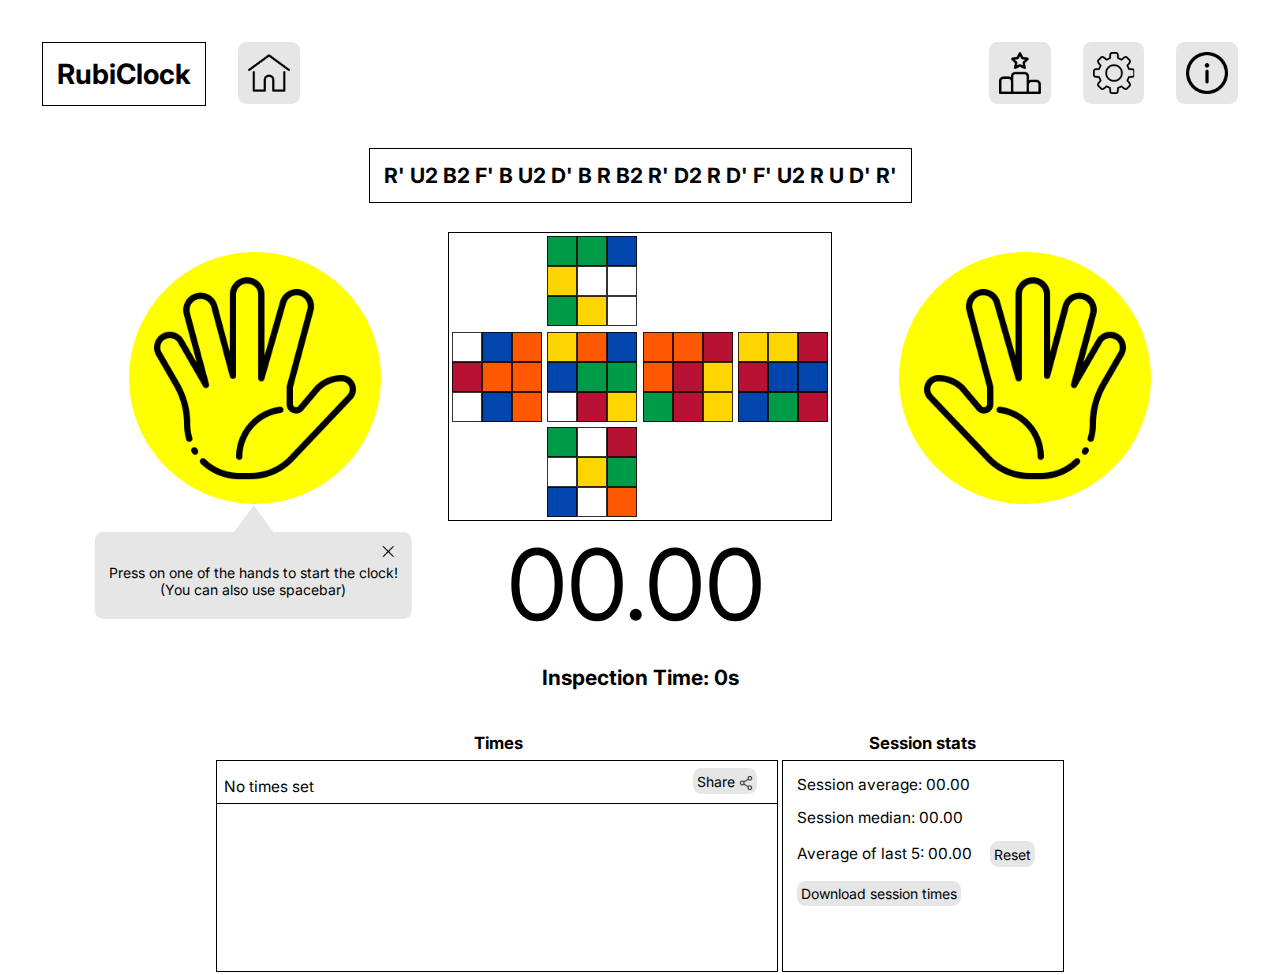
==== html/index.html @ a4cffb74 "added help messages" ====
<!DOCTYPE html>
<html>

<head>
    <meta name="viewport" content="width=device-width, initial-scale=1.0">
    <title>RubiClock - Home</title>
    <link rel="icon" href="../resources/favicon.ico">
    <link rel="stylesheet" href="../css/index.css">
    <link rel="stylesheet" href="../css/header.css">
    <link href="https://fonts.googleapis.com/css2?family=Inter&display=swap" rel="stylesheet">
</head>

<body>
    <div class="header">
        <h1 title="Back to main page"><a href="index.html">RubiClock</a></h1>
        <a id="home" href="index.html" title="Back to main page"><img src="../resources/home.png" alt="home"></a>
        <div class="rightMenu">
            <a id="scoreboard" href="leaderboard.html" title="Leaderboard"><img src="../resources/podium.png" alt="scoreboard"></a>
            <button id="settingsIcon" title="Settings"><img src="../resources/settings.png" alt=""></button>
            <a id="info" href="info.html" title="Info"><img src="../resources/information.png" alt=""></a>
        </div>
    </div>
    <div class="scramble">
        <h3 id="scrambleSet">Loading scramble set</h3>
        <div class="hands timer" id="leftHand"><img src="../resources/hello.png" alt="activation button"></div>
        <div id="helpBox" class="help">
            <div class="arrowUp"></div>
            <div id="closeButton">
                <button id="closeHelp"><img src="../resources/close.png" alt="close"></button>
            </div>
            <p>
                Press on one of the hands to start the clock!
                <br>
                (You can also use spacebar)
            </p>
        </div>
        <div class="cube" id="cube">
            <div id="uplayer" class="grid-container">
                <div class="grid-item"></div>
                <div class="grid-item"></div>
                <div class="grid-item"></div>
                <div class="grid-item"></div>
                <div class="grid-item"></div>
                <div class="grid-item"></div>
                <div class="grid-item"></div>
                <div class="grid-item"></div>
                <div class="grid-item"></div>
            </div>
            <div id="leftlayer" class="grid-container">
                <div class="grid-item"></div>
                <div class="grid-item"></div>
                <div class="grid-item"></div>
                <div class="grid-item"></div>
                <div class="grid-item"></div>
                <div class="grid-item"></div>
                <div class="grid-item"></div>
                <div class="grid-item"></div>
                <div class="grid-item"></div>
            </div>
            <div id="frontlayer" class="grid-container">
                <div class="grid-item"></div>
                <div class="grid-item"></div>
                <div class="grid-item"></div>
                <div class="grid-item"></div>
                <div class="grid-item"></div>
                <div class="grid-item"></div>
                <div class="grid-item"></div>
                <div class="grid-item"></div>
                <div class="grid-item"></div>
            </div>
            <div id="rightlayer" class="grid-container">
                <div class="grid-item"></div>
                <div class="grid-item"></div>
                <div class="grid-item"></div>
                <div class="grid-item"></div>
                <div class="grid-item"></div>
                <div class="grid-item"></div>
                <div class="grid-item"></div>
                <div class="grid-item"></div>
                <div class="grid-item"></div>
            </div>
            <div id="backlayer" class="grid-container">
                <div class="grid-item"></div>
                <div class="grid-item"></div>
                <div class="grid-item"></div>
                <div class="grid-item"></div>
                <div class="grid-item"></div>
                <div class="grid-item"></div>
                <div class="grid-item"></div>
                <div class="grid-item"></div>
                <div class="grid-item"></div>
            </div>
            <div id="downlayer" class="grid-container">
                <div class="grid-item"></div>
                <div class="grid-item"></div>
                <div class="grid-item"></div>
                <div class="grid-item"></div>
                <div class="grid-item"></div>
                <div class="grid-item"></div>
                <div class="grid-item"></div>
                <div class="grid-item"></div>
                <div class="grid-item"></div>
            </div>
        </div>
        <div class="hands timer" id="rightHand"><img src="../resources/hello.png" alt="activation button"></div>
    </div>
    <div class="stopwatch">
        <h2 id="timer"><span id="secs">00</span>.<span id="tenths">00</span></h2>
        <h3 id="inspTimer">Inspection Time: <span id="inspSecs">0</span>s</h3>
        <h4 id="timeHeader">Times</h4>
        <h4 id="statHeader">Session stats</h4>
        <div class="infoBox">
            <div class="times">
                <button id="shareButton" title="Share your latest time">Share <img src="../resources/share.png" alt=""></button>
                <ul id="sessionTimes">
                    <li>No times set</li>
                </ul>
            </div>
            <div class="stats">
                <p>Session average: <span id="sessionAverage">00.00</span></p>
                <p>Session median: <span id="median">00.00</span></p>
                <p>Average of last 5: <span id="lastFiveAverage">00.00</span> <button id="fiveReset" title="Reset the counter">Reset</button></p>
                <button id="download">Download session times</button>
            </div>
        </div>


    </div>
    <div class="background hidden" id="settingsBackground"></div>
    <div class="popUp hidden" id="settings">
        <div id="closeButton">
            <button id="closeSettings"><img src="../resources/close.png" alt="close"></button>
        </div>
        <h1>Settings</h1>
        <form action="">
            <label for="theme">Theme</label>
            <select name="theme" id="theme">
                <option value="light">Light</option>
                <option value="dark" id="darkTheme">Dark</option>
            </select>
            <br>
            <br>
            <label for="inspectionTime">Inspection time</label>
            <input type="number" id="inspectionTime" name="inspt" min="0" max="30" value="15" required>
            <br>
            <br>
            <label for="timerSound">Inspection timer sound</label>
            <input type="checkbox" id="timerSound" name="timerSound">
            <br>
            <br>
            <p id="note"><b>NOTE:</b><br> Applying settings will reset session progress</p>
            <div class="buttons">
                <button type="reset">Defaults</button>
                <button type="button" id="cancelSettings">Cancel</button>
                <button type="submit">Apply</button>
            </div>
        </form>
    </div>
    <div class="background hidden" id="shareBackground"></div>

    <div class="popUp hidden" id="share">
        <div id="closeButton">
            <button id="closeShare"><img src="../resources/close.png" alt="close"></button>
        </div>
        <h1>Share</h1>
        <form action="leaderboard.html">
            <label for="nickName">Nickname</label>
            <br>
            <input type="text" name="nick" id="nickName" required>
            <br>
            <br>
            <label for="timeToShare">Time to post</label>
            <br>
            <input type="text" name="time" id="timeToShare" value="No time set" readonly>
            <input class="hidden" id="formScramble" type="text" name="scramble" value="null">
            <br>
            <br>
            <button type="button" id="cancelShare">Cancel</button>
            <button type="submit" id="submitShare">Share</button>
        </form>
    </div>

    <script src="../js/script.js" type="text/javascript"></script>
</body>

</html>
---- css/index.css ----
#scrambleSet {
  display: block;
  font-size: 1.5rem;
  border: 1px solid;
  width: fit-content;
  padding: 1rem;
  margin: 2rem auto;
}

html {
  --green: #009b48;
  --white: #ffffff;
  --red: #b71234;
  --yellow: #ffd500;
  --blue: #0046ad;
  --orange: #ff5800;
  --handsYellow: #ffff00;
  --handsDarkYellow: #C6C600;
  --handsRed: #ff0000;
  --handsDarkRed: #9B0000;
  --handsGreen: #008000;
  --handsDarkGreen: #004100;
}

.dark {
  --handsYellow: #C6C600;
  --handsRed: #9B0000;
  --handsGreen: #004100;
}

.fadeOutAnimation {
  animation: fadeOut ease 0.1s;
  animation-iteration-count: 1;
  animation-fill-mode: both;
}

@keyframes fadeOut {
  0% {
    opacity: 1;
  }

  100% {
    opacity: 0;
  }

}

.fadeInAnimation {
  animation: fadeIn ease 0.25s;
  animation-iteration-count: 1;
  animation-fill-mode: both;
}

@keyframes fadeIn {
  0% {
    opacity: 0;
  }

  100% {
    opacity: 100%;
  }
}

.fadeInBackground {
  animation: fadeIn30 ease 0.25s;
  animation-iteration-count: 1;
  animation-fill-mode: both;
}

@keyframes fadeIn30 {
  0% {
    opacity: 0;
  }

  100% {
    opacity: 0.6;
  }
}

.scramble {
  width: 100%;
  text-align: center;
}

.stopwatch {
  width: 100%;
  text-align: center;
}

.stopwatch h2 {
  text-align: left;
  position: relative;
  font-size: 7rem;
  font-weight: normal;
  margin: 0;
  left: 50%;
  transform: translateX(-50%);
  width: 19rem;
}

.timer {
  -webkit-transition: all 0.1s ease-in-out;
  -moz-transition: all 0.1s ease-in-out;
  -o-transition: all 0.1s ease-in-out;
  -ms-transition: all 0.1s ease-in-out;
  transition: all 0.1s ease-in-out;
}

.hands {
  display: inline-block;
  background-color: var(--handsYellow);
  height: 18rem;
  width: 18rem;
  border-radius: 50%;
  text-align: center;
  margin: 1.5rem;
  cursor: pointer;
}

.hands img {
  position: relative;
  top: 50%;
  transform: translateY(-50%);
  height: 80%;
  vertical-align: top;
}

#rightHand {
  transform: scaleX(-1);
}

.help {
  position: absolute;
  left: 50%;
  transform: translate(-172%, 0.5rem);
  padding: 0.5rem 1rem;
  background-color: var(--buttonColor);
  border-radius: 0.6rem;
  width: fit-content;
}

.help img {
  height: 0.8rem;
}

.help p {
  margin-top: 0;
}

.dark .help {
  color: black;
}

.arrowUp {
  position: absolute;
  left: 50%;
  transform: translate(-50%, -120%);
  width: 0;
  height: 0;
  border-left: 1.5rem solid transparent;
  border-right: 1.5rem solid transparent;
  border-bottom: 2rem solid var(--buttonColor);
}

.cube {
  display: inline-grid;
  grid-template-areas:
    '. top . .'
    'left front right back'
    '. bottom . .';
  width: fit-content;
  border: 1px solid;
  margin: 0 3rem;
}

#uplayer {
  grid-area: top;
}

#leftlayer {
  grid-area: left;
}

#frontlayer {
  grid-area: front;
}

#rightlayer {
  grid-area: right;
}

#downlayer {
  grid-area: bottom;
}

#backlayer {
  grid-area: back;
}

.grid-container {
  display: inline-grid;
  grid-template-columns: auto auto auto;
  width: fit-content;
  padding: 0.2rem;
}

.grid-item {
  content: "";
  background-color: red(255, 255, 255, 0.8);
  border: 1px solid rgba(0, 0, 0, 0.8);
  text-align: center;
  width: 2rem;
  height: 2rem;
}

.stopwatch h3 {
  font-size: 1.5rem;
}

.stopwatch h4 {
  font-size: 1.2rem;
  display: inline-block;
  margin-bottom: 0.5rem;
}

#timeHeader {
  width: 40rem;
}

#statHeader {
  width: 20rem;
}

.infoBox {
  position: relative;
  width: 100%;
}

.infoBox div {
  font-size: 1.1rem;
  text-align: left;
  display: inline-block;
  height: 15rem;
  overflow-x: hidden;
  border: 1px solid;
}

button {
  font-size: 1rem;
  border: none;
  background-color: var(--buttonColor);
  padding: 0.3rem;
  border-radius: 0.6rem;
  cursor: pointer;
  -webkit-transition: all 0.2s ease-in-out;
  -moz-transition: all 0.2s ease-in-out;
  -o-transition: all 0.2s ease-in-out;
  -ms-transition: all 0.2s ease-in-out;
  transition: all 0.2s ease-in-out;
}

button:hover {
  background-color: var(--hoverColor);
}

.times {
  width: 40rem;
  overflow-y: scroll;
}

.times button {
  margin-left: 85%;
  margin-top: 0.5rem;
}

.times img {
  height: 1rem;
  vertical-align: middle;
}

.times ul {
  list-style: none;
  padding: 0;
  margin-top: -1.7rem;
}

.times li {
  border-bottom: 1px solid;
  padding: 0.5rem;
}

.stats {
  overflow-y: hidden;
  width: 20rem;
}

.stats p {
  margin: 1rem;
}

.stats button {
  margin-left: 1rem;
}

.background {
  position: fixed;
  left: 0;
  height: 100%;
  width: 100vw;
  top: 0;
  background-color: black;
  opacity: 0.6;
}

.popUp {
  position: fixed;
  display: block;
  top: 30%;
  left: 50%;
  transform: translate(-50%, 0);
  background-color: white;
  padding: 2rem;
  border-radius: 0.6rem;
}

.dark .popUp {
  background-color: #26262C;
}

.popUp .buttons {
  width: 100%;
  text-align: center;
}

#timerSound {
  accent-color: var(--buttonColor);
  height: 1rem;
  width: 1rem;
  vertical-align: middle;
  float: right;
}

.popUp h1 {
  text-align: center;
  margin-bottom: 3rem;
}

.popUp label {
  margin-right: 1rem;
  font-size: 1rem;
}

.popUp button {
  margin: 0 0.5rem;
}

.popUp input,
select {
  font-size: 1rem;
  float: right;
}

.popUp img {
  height: 1.5rem;
  vertical-align: middle;
}

#note {
  font-size: 0.8rem;
}
#submitShare {
  float: right;
}

#closeButton {
  text-align: right;
}

.hidden {
  display: none;
}
---- css/header.css ----
html {
  font-family: Inter;
  font-size: clamp(14px, 1.4vh, 1000px);
  --buttonColor: #e6e6e6;
  --hoverColor: #C9C9C9;
  border-color: var(--buttonColor);
}

.dark {
  background-color: #26262C;
  color: #F7F7F8;
  --buttonColor: #969696;
}

button {
  font-family: Inter;
}

body {
  margin: 0;
  padding: 0;
}

.header {
  margin: 3rem;
}

.header button {
  margin: 0;
  padding: 0;
  cursor: pointer;
  border: none;
  background-color: transparent;
  vertical-align: middle;
  margin-left: 2rem;
}

.header h1 {
  font-size: 2rem;
  padding: 1rem;
  display: inline-block;
  border: 1px solid;
  vertical-align: bottom;
  margin: 0;
}

.header a {
  text-decoration: none;
  color: black;
}

.dark a {
  color: #F7F7F8;
}

.header img {
  height: 3rem;
  padding: 0.7rem;
  background-color: var(--buttonColor);
  vertical-align: top;
  border-radius: 0.6rem;
  -webkit-transition: all 0.2s ease-in-out;
  -moz-transition: all 0.2s ease-in-out;
  -o-transition: all 0.2s ease-in-out;
  -ms-transition: all 0.2s ease-in-out;
  transition: all 0.2s ease-in-out;
}

.header img:hover {
  background-color: var(--hoverColor);
}

#home {
  margin: 1rem;
  margin-left: 2rem;
}

.rightMenu {
  float: right;
}

.rightMenu a {
  margin-left: 2rem;
}
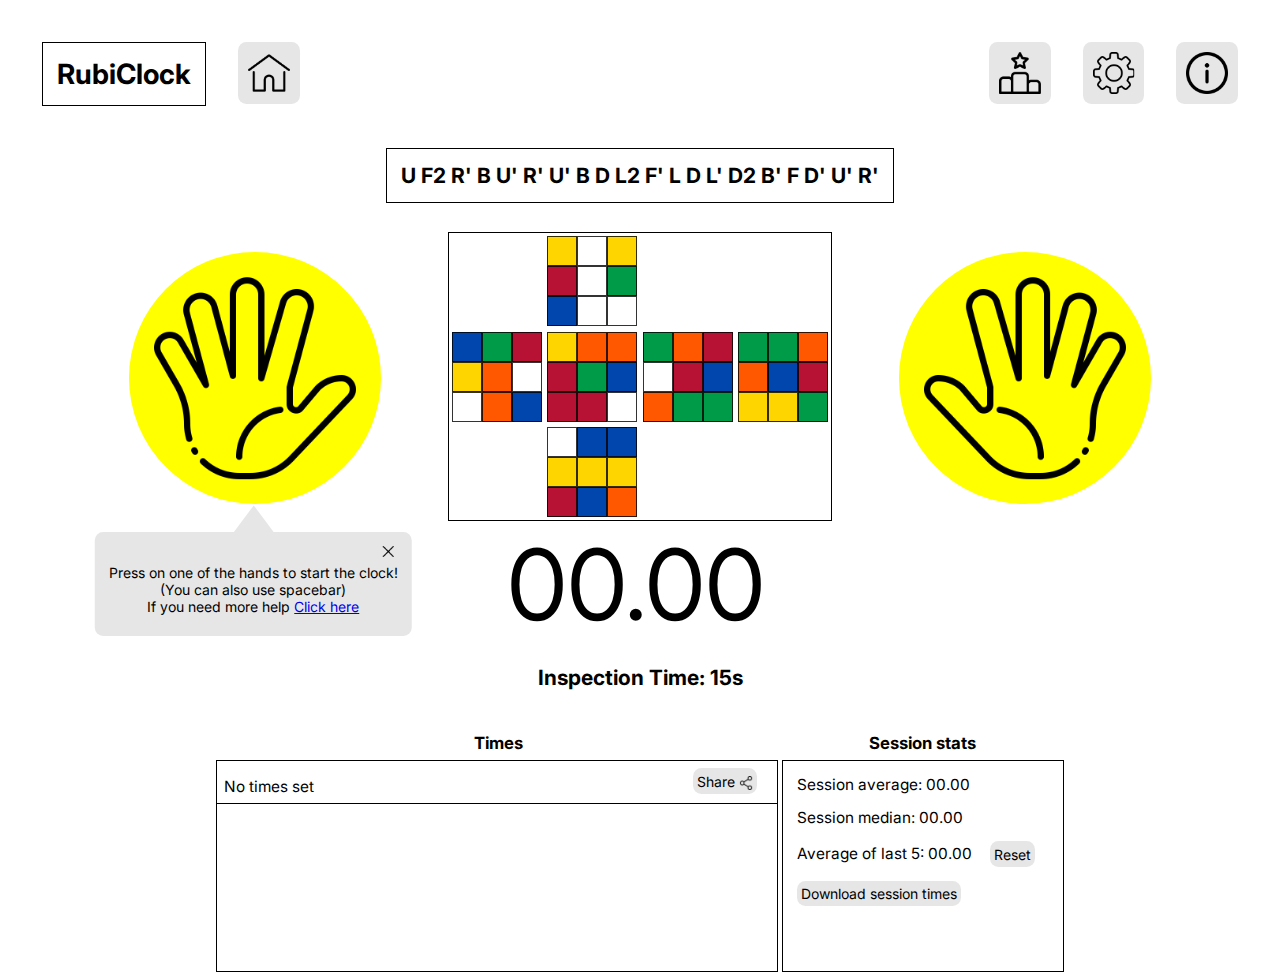
==== commit 6000fceb: "added helper-message & fixed bugs" ====
--- a/html/index.html
+++ b/html/index.html
@@ -32,6 +32,8 @@
                 Press on one of the hands to start the clock!
                 <br>
                 (You can also use spacebar)
+                <br>
+                If you need more help <a href="../html/info.html">Click here</a>
             </p>
         </div>
         <div class="cube" id="cube">
@@ -172,7 +174,8 @@
             <label for="timeToShare">Time to post</label>
             <br>
             <input type="text" name="time" id="timeToShare" value="No time set" readonly>
-            <input class="hidden" id="formScramble" type="text" name="scramble" value="null">
+            <input id="formScramble" type="text" name="scramble" value="null" hidden>
+            <button type="button" id="timePenalty">+2</button>
             <br>
             <br>
             <button type="button" id="cancelShare">Cancel</button>
--- a/css/index.css
+++ b/css/index.css
@@ -151,6 +151,10 @@
   color: black;
 }
 
+.dark .help a {
+  color: #4949FC;
+}
+
 .arrowUp {
   position: absolute;
   left: 50%;
@@ -357,6 +361,9 @@
 .popUp input,
 select {
   font-size: 1rem;
+}
+
+#settings input, select {
   float: right;
 }
 
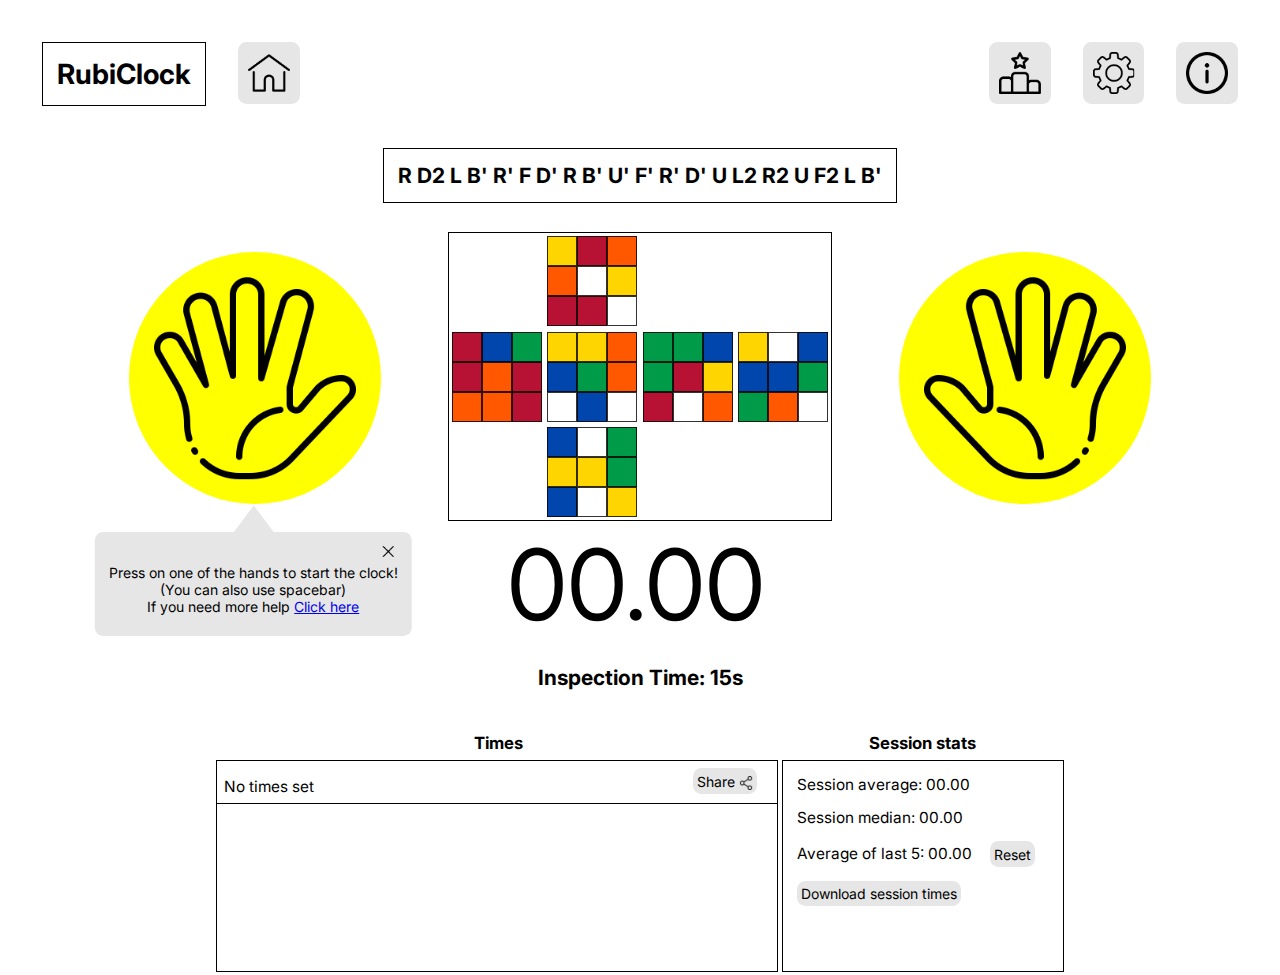
==== commit 0004bad3: "updated components" ====
--- a/html/index.html
+++ b/html/index.html
@@ -12,12 +12,12 @@
 
 <body>
     <div class="header">
-        <h1 title="Back to main page"><a href="index.html">RubiClock</a></h1>
-        <a id="home" href="index.html" title="Back to main page"><img src="../resources/home.png" alt="home"></a>
+        <h1 title="Back to main page"><a href="index.php">RubiClock</a></h1>
+        <a id="home" href="index.php" title="Back to main page"><img src="../resources/home.png" alt="home"></a>
         <div class="rightMenu">
-            <a id="scoreboard" href="leaderboard.html" title="Leaderboard"><img src="../resources/podium.png" alt="scoreboard"></a>
+            <a id="scoreboard" href="leaderboard.php" title="Leaderboard"><img src="../resources/podium.png" alt="scoreboard"></a>
             <button id="settingsIcon" title="Settings"><img src="../resources/settings.png" alt=""></button>
-            <a id="info" href="info.html" title="Info"><img src="../resources/information.png" alt=""></a>
+            <a id="info" href="info.php" title="Info"><img src="../resources/information.png" alt=""></a>
         </div>
     </div>
     <div class="scramble">
@@ -33,7 +33,7 @@
                 <br>
                 (You can also use spacebar)
                 <br>
-                If you need more help <a href="../html/info.html">Click here</a>
+                If you need more help <a href="info.php">Click here</a>
             </p>
         </div>
         <div class="cube" id="cube">
@@ -165,7 +165,7 @@
             <button id="closeShare"><img src="../resources/close.png" alt="close"></button>
         </div>
         <h1>Share</h1>
-        <form action="leaderboard.html">
+        <form action="leaderboard.php" method="post">
             <label for="nickName">Nickname</label>
             <br>
             <input type="text" name="nick" id="nickName" required>
@@ -183,7 +183,9 @@
         </form>
     </div>
 
-    <script src="../js/script.js" type="text/javascript"></script>
+    <script src="../js/script.js" type="module"></script>
+    <script src="../js/cubeScramble.js" type="module"></script>
+    <script src="../js/sound.js" type="module"></script>
 </body>
 
 </html>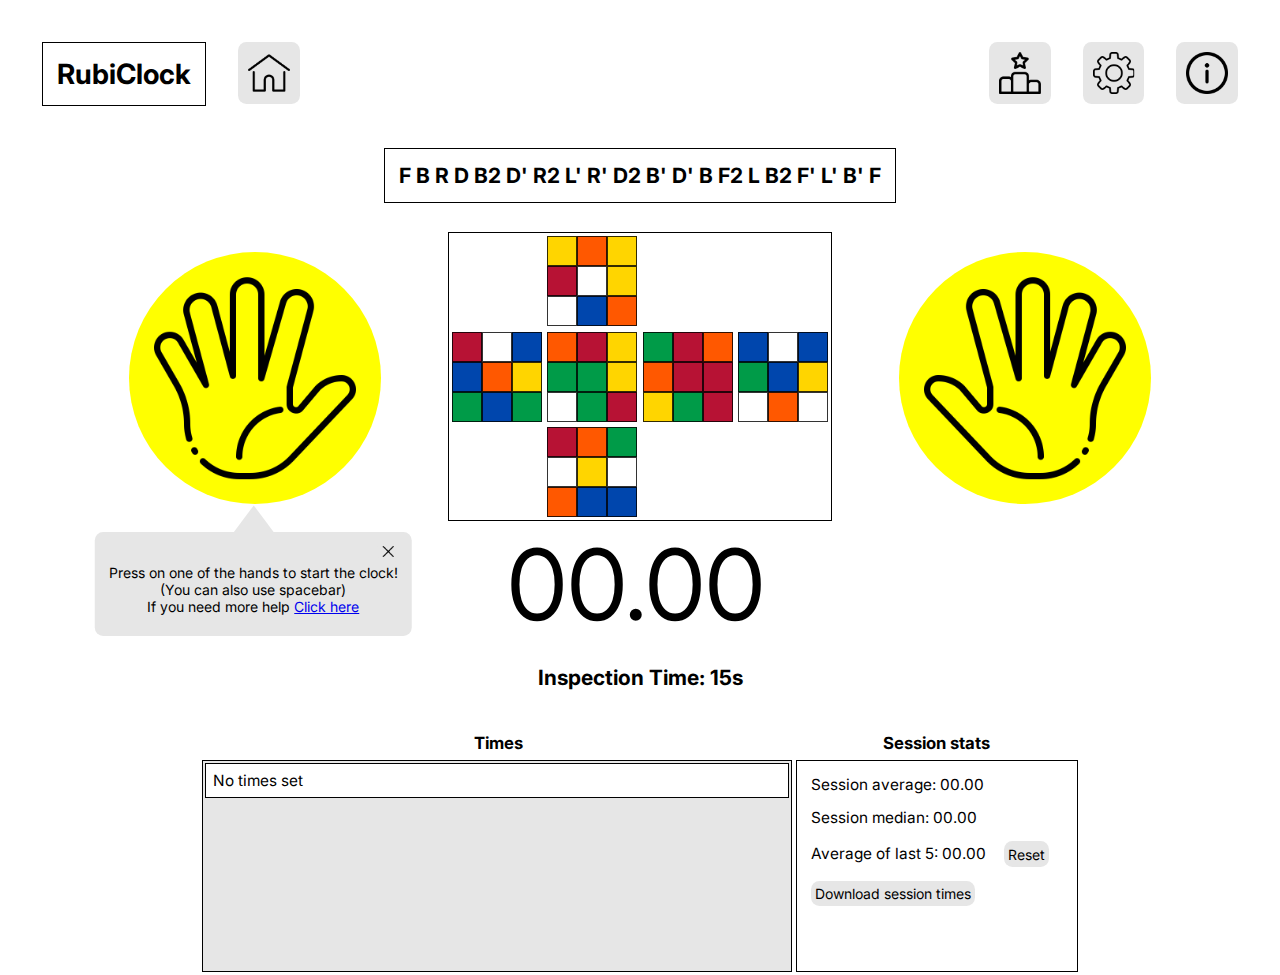
==== commit d8ded2a1: "changed lists to tables & added functionality" ====
--- a/html/index.html
+++ b/html/index.html
@@ -113,10 +113,9 @@
         <h4 id="statHeader">Session stats</h4>
         <div class="infoBox">
             <div class="times">
-                <button id="shareButton" title="Share your latest time">Share <img src="../resources/share.png" alt=""></button>
-                <ul id="sessionTimes">
-                    <li>No times set</li>
-                </ul>
+                <table id="sessionTimes">
+                    <td>No times set</td>
+                </table>
             </div>
             <div class="stats">
                 <p>Session average: <span id="sessionAverage">00.00</span></p>
@@ -175,7 +174,7 @@
             <br>
             <input type="text" name="time" id="timeToShare" value="No time set" readonly>
             <input id="formScramble" type="text" name="scramble" value="null" hidden>
-            <button type="button" id="timePenalty">+2</button>
+            <input type="checkbox" id="timePenalty">+2</input>
             <br>
             <br>
             <button type="button" id="cancelShare">Cancel</button>
@@ -184,8 +183,6 @@
     </div>
 
     <script src="../js/script.js" type="module"></script>
-    <script src="../js/cubeScramble.js" type="module"></script>
-    <script src="../js/sound.js" type="module"></script>
 </body>
 
 </html>--- a/css/index.css
+++ b/css/index.css
@@ -228,7 +228,7 @@
 }
 
 #timeHeader {
-  width: 40rem;
+  width: 42rem;
 }
 
 #statHeader {
@@ -268,13 +268,13 @@
 }
 
 .times {
-  width: 40rem;
+  width: 42rem;
   overflow-y: scroll;
+  background-color: var(--buttonColor);
 }
 
 .times button {
-  margin-left: 85%;
-  margin-top: 0.5rem;
+  float: right;
 }
 
 .times img {
@@ -282,15 +282,20 @@
   vertical-align: middle;
 }
 
-.times ul {
-  list-style: none;
+.times table {
   padding: 0;
-  margin-top: -1.7rem;
-}
-
-.times li {
-  border-bottom: 1px solid;
+  width: 100%;
+}
+
+.times td {
+  background-color: white;
+  border: 1px solid;
   padding: 0.5rem;
+  margin-bottom: -1rem;
+}
+
+.dark .times td{
+  background-color: #26262C;
 }
 
 .stats {
@@ -336,7 +341,7 @@
   text-align: center;
 }
 
-#timerSound {
+input[type = "checkbox"] {
   accent-color: var(--buttonColor);
   height: 1rem;
   width: 1rem;
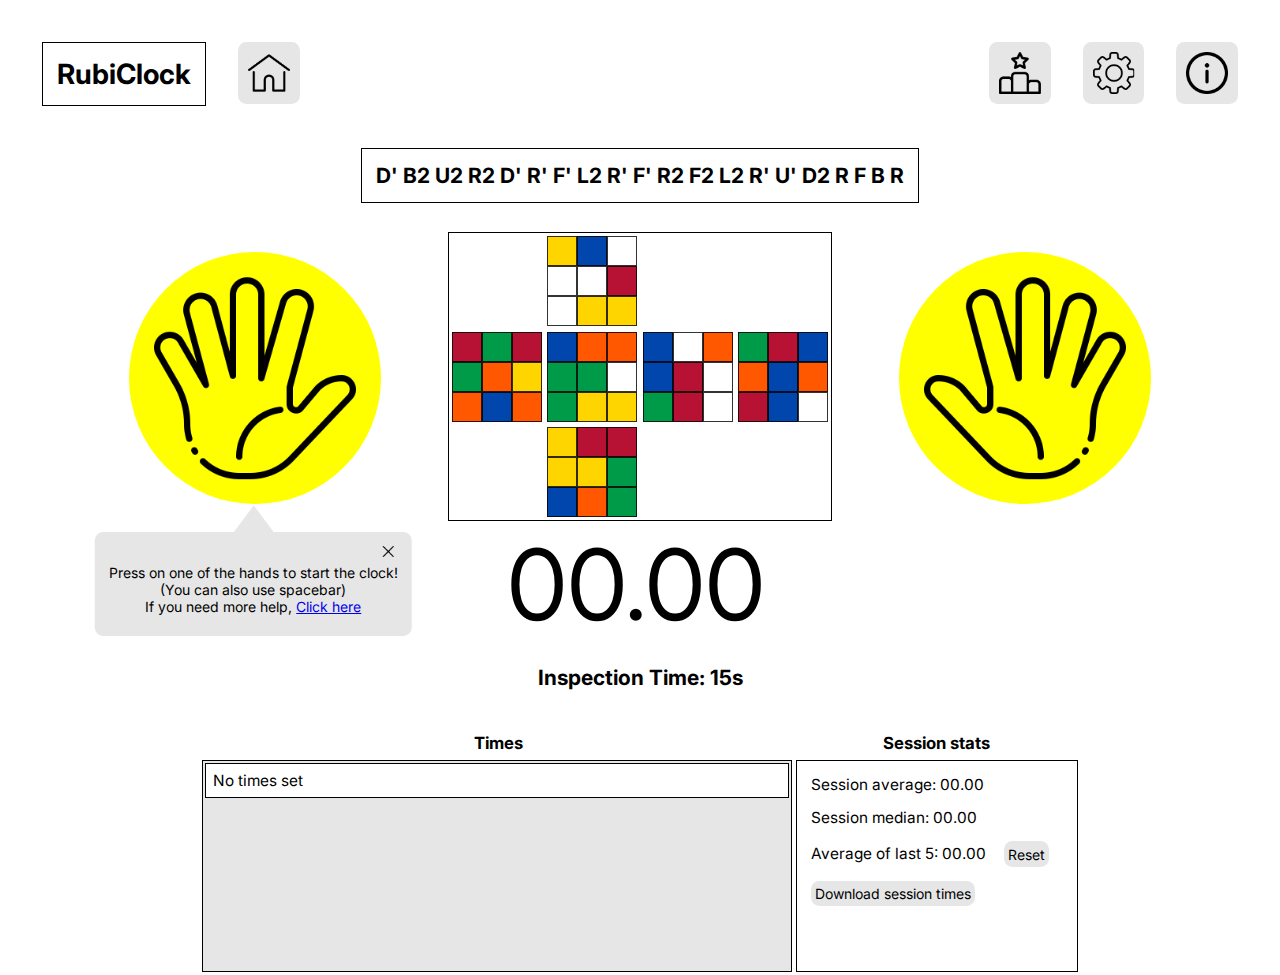
==== commit d41efc37: "fixed grammar" ====
--- a/html/index.html
+++ b/html/index.html
@@ -33,7 +33,7 @@
                 <br>
                 (You can also use spacebar)
                 <br>
-                If you need more help <a href="info.php">Click here</a>
+                If you need more help, <a href="info.php">Click here</a>
             </p>
         </div>
         <div class="cube" id="cube">
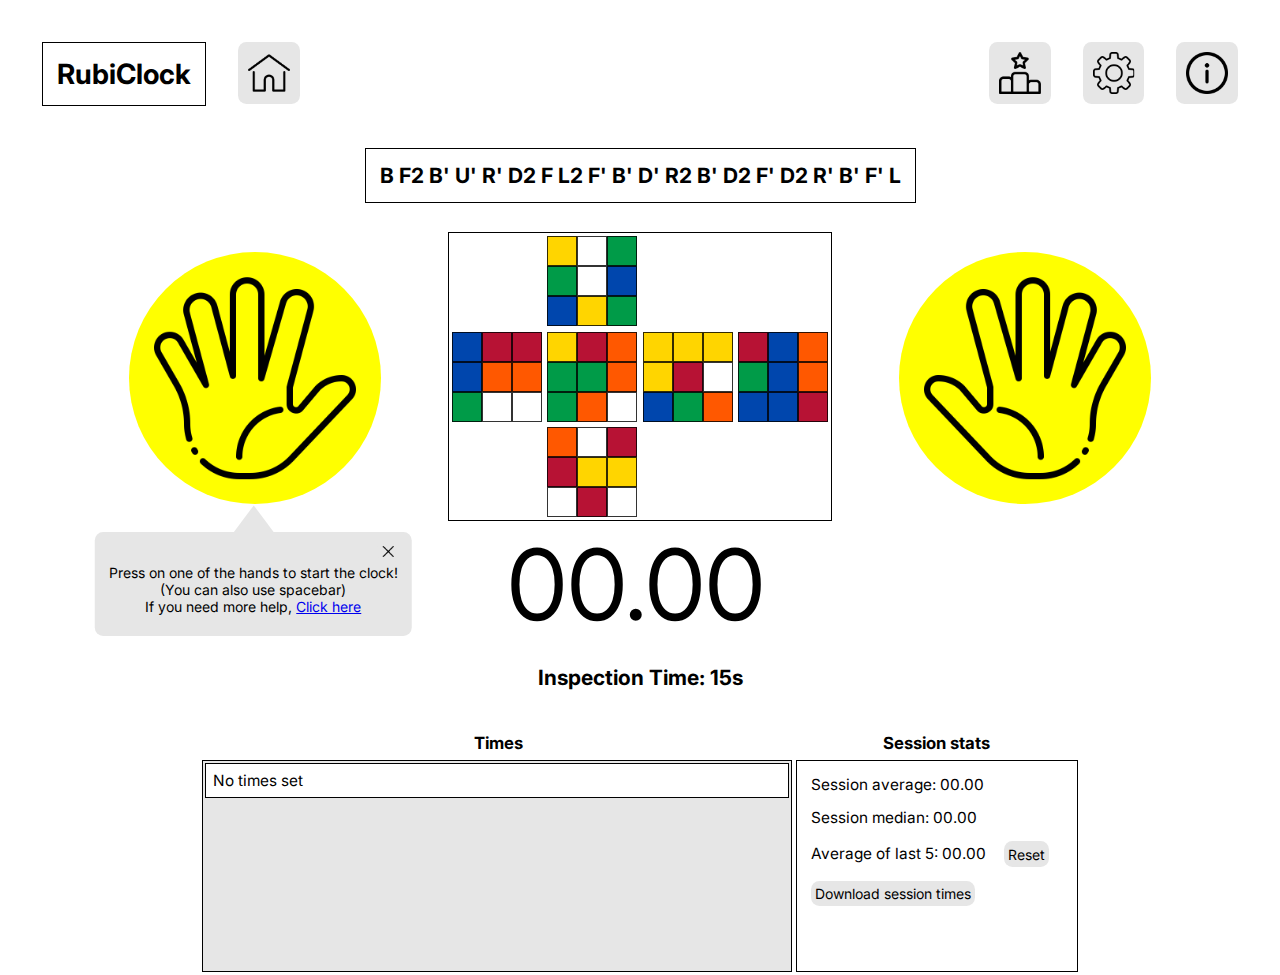
==== commit 3405647e: "created renderer for cube" ====
--- a/html/index.html
+++ b/html/index.html
@@ -15,7 +15,8 @@
         <h1 title="Back to main page"><a href="index.php">RubiClock</a></h1>
         <a id="home" href="index.php" title="Back to main page"><img src="../resources/home.png" alt="home"></a>
         <div class="rightMenu">
-            <a id="scoreboard" href="leaderboard.php" title="Leaderboard"><img src="../resources/podium.png" alt="scoreboard"></a>
+            <a id="scoreboard" href="leaderboard.php" title="Leaderboard"><img src="../resources/podium.png"
+                    alt="scoreboard"></a>
             <button id="settingsIcon" title="Settings"><img src="../resources/settings.png" alt=""></button>
             <a id="info" href="info.php" title="Info"><img src="../resources/information.png" alt=""></a>
         </div>
@@ -36,74 +37,7 @@
                 If you need more help, <a href="info.php">Click here</a>
             </p>
         </div>
-        <div class="cube" id="cube">
-            <div id="uplayer" class="grid-container">
-                <div class="grid-item"></div>
-                <div class="grid-item"></div>
-                <div class="grid-item"></div>
-                <div class="grid-item"></div>
-                <div class="grid-item"></div>
-                <div class="grid-item"></div>
-                <div class="grid-item"></div>
-                <div class="grid-item"></div>
-                <div class="grid-item"></div>
-            </div>
-            <div id="leftlayer" class="grid-container">
-                <div class="grid-item"></div>
-                <div class="grid-item"></div>
-                <div class="grid-item"></div>
-                <div class="grid-item"></div>
-                <div class="grid-item"></div>
-                <div class="grid-item"></div>
-                <div class="grid-item"></div>
-                <div class="grid-item"></div>
-                <div class="grid-item"></div>
-            </div>
-            <div id="frontlayer" class="grid-container">
-                <div class="grid-item"></div>
-                <div class="grid-item"></div>
-                <div class="grid-item"></div>
-                <div class="grid-item"></div>
-                <div class="grid-item"></div>
-                <div class="grid-item"></div>
-                <div class="grid-item"></div>
-                <div class="grid-item"></div>
-                <div class="grid-item"></div>
-            </div>
-            <div id="rightlayer" class="grid-container">
-                <div class="grid-item"></div>
-                <div class="grid-item"></div>
-                <div class="grid-item"></div>
-                <div class="grid-item"></div>
-                <div class="grid-item"></div>
-                <div class="grid-item"></div>
-                <div class="grid-item"></div>
-                <div class="grid-item"></div>
-                <div class="grid-item"></div>
-            </div>
-            <div id="backlayer" class="grid-container">
-                <div class="grid-item"></div>
-                <div class="grid-item"></div>
-                <div class="grid-item"></div>
-                <div class="grid-item"></div>
-                <div class="grid-item"></div>
-                <div class="grid-item"></div>
-                <div class="grid-item"></div>
-                <div class="grid-item"></div>
-                <div class="grid-item"></div>
-            </div>
-            <div id="downlayer" class="grid-container">
-                <div class="grid-item"></div>
-                <div class="grid-item"></div>
-                <div class="grid-item"></div>
-                <div class="grid-item"></div>
-                <div class="grid-item"></div>
-                <div class="grid-item"></div>
-                <div class="grid-item"></div>
-                <div class="grid-item"></div>
-                <div class="grid-item"></div>
-            </div>
-        </div>
+        <div class="cube" id="cube"></div>
         <div class="hands timer" id="rightHand"><img src="../resources/hello.png" alt="activation button"></div>
     </div>
     <div class="stopwatch">
@@ -120,7 +54,8 @@
             <div class="stats">
                 <p>Session average: <span id="sessionAverage">00.00</span></p>
                 <p>Session median: <span id="median">00.00</span></p>
-                <p>Average of last 5: <span id="lastFiveAverage">00.00</span> <button id="fiveReset" title="Reset the counter">Reset</button></p>
+                <p>Average of last 5: <span id="lastFiveAverage">00.00</span> <button id="fiveReset"
+                        title="Reset the counter">Reset</button></p>
                 <button id="download">Download session times</button>
             </div>
         </div>
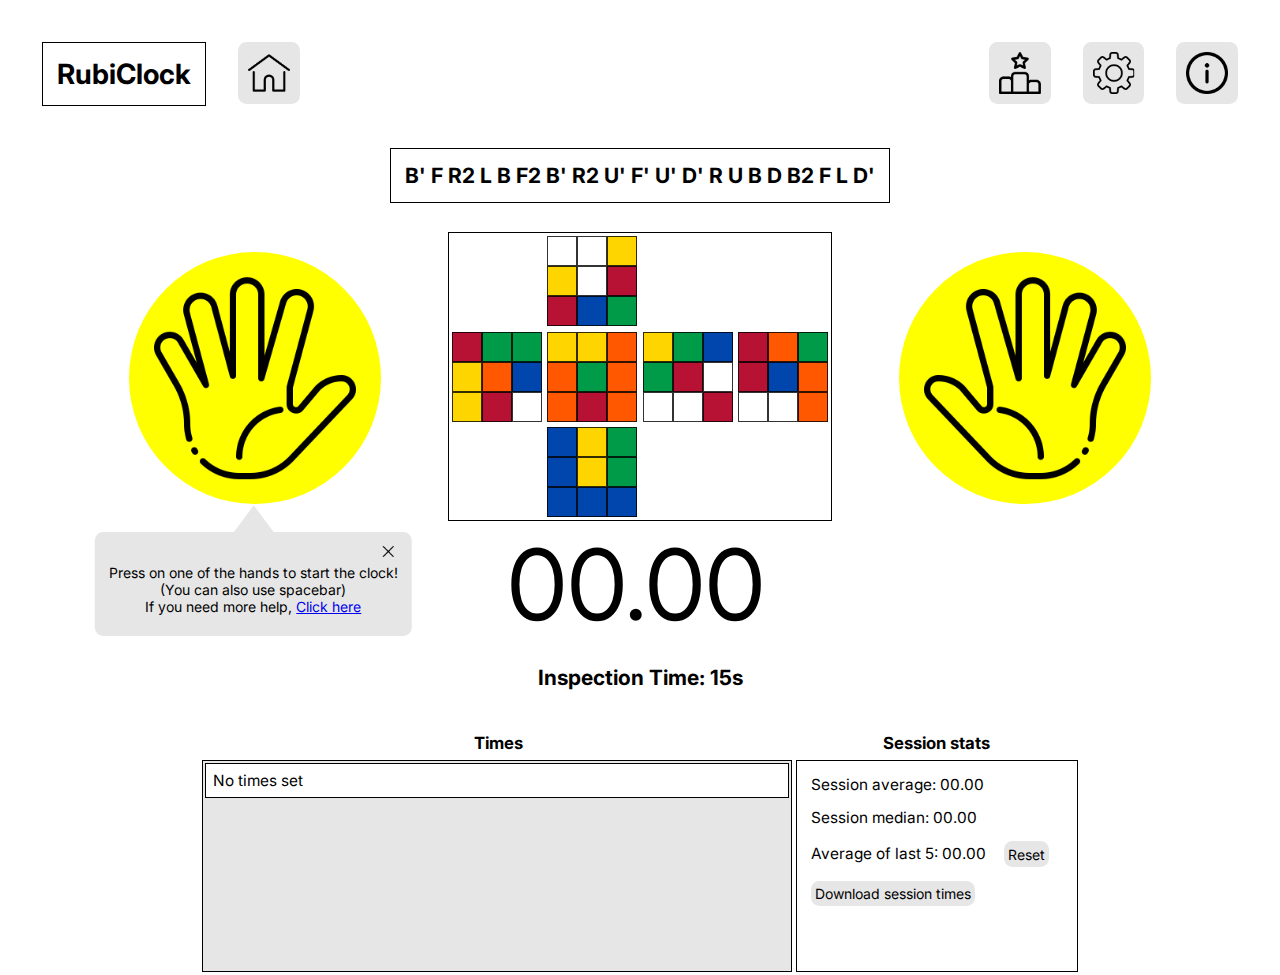
==== commit 0b949294: "optimized event listeners" ====
--- a/html/index.html
+++ b/html/index.html
@@ -17,7 +17,7 @@
         <div class="rightMenu">
             <a id="scoreboard" href="leaderboard.php" title="Leaderboard"><img src="../resources/podium.png"
                     alt="scoreboard"></a>
-            <button id="settingsIcon" title="Settings"><img src="../resources/settings.png" alt=""></button>
+            <button title="Settings"><img id="settingsIcon" src="../resources/settings.png" alt=""></button>
             <a id="info" href="info.php" title="Info"><img src="../resources/information.png" alt=""></a>
         </div>
     </div>
@@ -27,7 +27,7 @@
         <div id="helpBox" class="help">
             <div class="arrowUp"></div>
             <div id="closeButton">
-                <button id="closeHelp"><img src="../resources/close.png" alt="close"></button>
+                <button ><img id="closeHelp" src="../resources/close.png" alt="close"></button>
             </div>
             <p>
                 Press on one of the hands to start the clock!
@@ -62,10 +62,10 @@
 
 
     </div>
-    <div class="background hidden" id="settingsBackground"></div>
+    <div class="background hidden" id="popUpBackground"></div>
     <div class="popUp hidden" id="settings">
         <div id="closeButton">
-            <button id="closeSettings"><img src="../resources/close.png" alt="close"></button>
+            <button id="closeSettings"><img id="closeSettings" src="../resources/close.png" alt="close"></button>
         </div>
         <h1>Settings</h1>
         <form action="">
@@ -92,11 +92,9 @@
             </div>
         </form>
     </div>
-    <div class="background hidden" id="shareBackground"></div>
-
     <div class="popUp hidden" id="share">
         <div id="closeButton">
-            <button id="closeShare"><img src="../resources/close.png" alt="close"></button>
+            <button id="closeShare"><img id="closeShare" src="../resources/close.png" alt="close"></button>
         </div>
         <h1>Share</h1>
         <form action="leaderboard.php" method="post">
@@ -118,6 +116,8 @@
     </div>
 
     <script src="../js/script.js" type="module"></script>
+    <script src="../js/checkTheme.js"></script>
+
 </body>
 
 </html>--- a/css/index.css
+++ b/css/index.css
@@ -294,7 +294,7 @@
   margin-bottom: -1rem;
 }
 
-.dark .times td{
+.dark .times td {
   background-color: #26262C;
 }
 
@@ -341,7 +341,7 @@
   text-align: center;
 }
 
-input[type = "checkbox"] {
+input[type="checkbox"] {
   accent-color: var(--buttonColor);
   height: 1rem;
   width: 1rem;
@@ -368,7 +368,8 @@
   font-size: 1rem;
 }
 
-#settings input, select {
+#settings input,
+select {
   float: right;
 }
 
@@ -380,6 +381,7 @@
 #note {
   font-size: 0.8rem;
 }
+
 #submitShare {
   float: right;
 }
@@ -390,4 +392,64 @@
 
 .hidden {
   display: none;
+}
+
+@media only screen and (max-width: 600px) {
+  .scramble {
+    margin: auto;
+  }
+
+  #scrambleSet {
+    font-size: 1rem;
+  }
+
+  #leftHand {
+    display: none;
+  }
+
+  .help {
+    display: none;
+  }
+
+  .cube {
+    margin: 0;
+  }
+
+  .grid-item {
+    width: 1.5rem;
+    height: 1.5rem;
+  }
+
+  #statHeader {
+    display: none;
+  }
+
+  #timeHeader {
+    width: 90%;
+  }
+
+  .times {
+    width: 90%;
+  }
+
+  .stats {
+    width: 90%;
+  }
+
+  .popUp {
+    width: 70%;
+  }
+
+  #share {
+    width: 60%;
+  }
+
+  input[type="checkbox"] {
+    float: none;
+  }
+
+  input[type="text"] {
+    width: 70%;
+  }
+
 }--- a/css/header.css
+++ b/css/header.css
@@ -81,4 +81,36 @@
 
 .rightMenu a {
   margin-left: 2rem;
+}
+
+@media only screen and (max-width: 600px){
+  .header {
+    display: block;
+    width: 100vw;
+    margin: 0;
+    padding-top: 1rem;
+    text-align: center;
+  }
+  .header a{
+    margin: 0;
+  }
+  .rightMenu button {
+    margin: 0;
+  }
+  .header h1 {
+    display: block;
+    width: fit-content;
+    margin: auto;
+    margin-bottom: 1rem;
+  }
+  #home {
+    margin: 0;
+  }
+  .header img {
+    height: 2rem;
+  }
+  .rightMenu {
+    float: none;
+    display: inline-block;
+  }
 }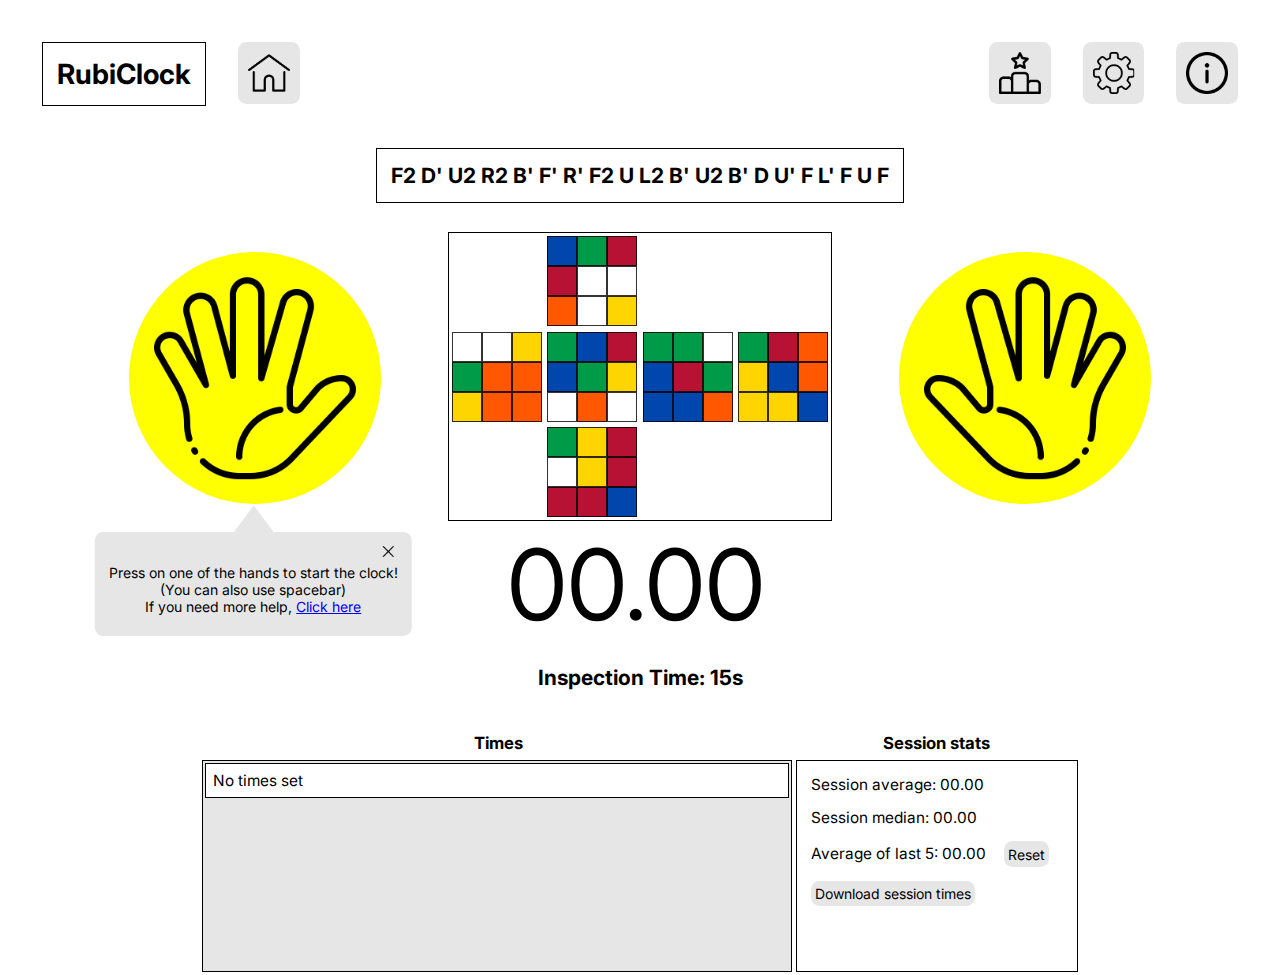
==== commit c5e32517: "optimized theme changing" ====
--- a/html/index.html
+++ b/html/index.html
@@ -116,8 +116,6 @@
     </div>
 
     <script src="../js/script.js" type="module"></script>
-    <script src="../js/checkTheme.js"></script>
-
 </body>
 
 </html>